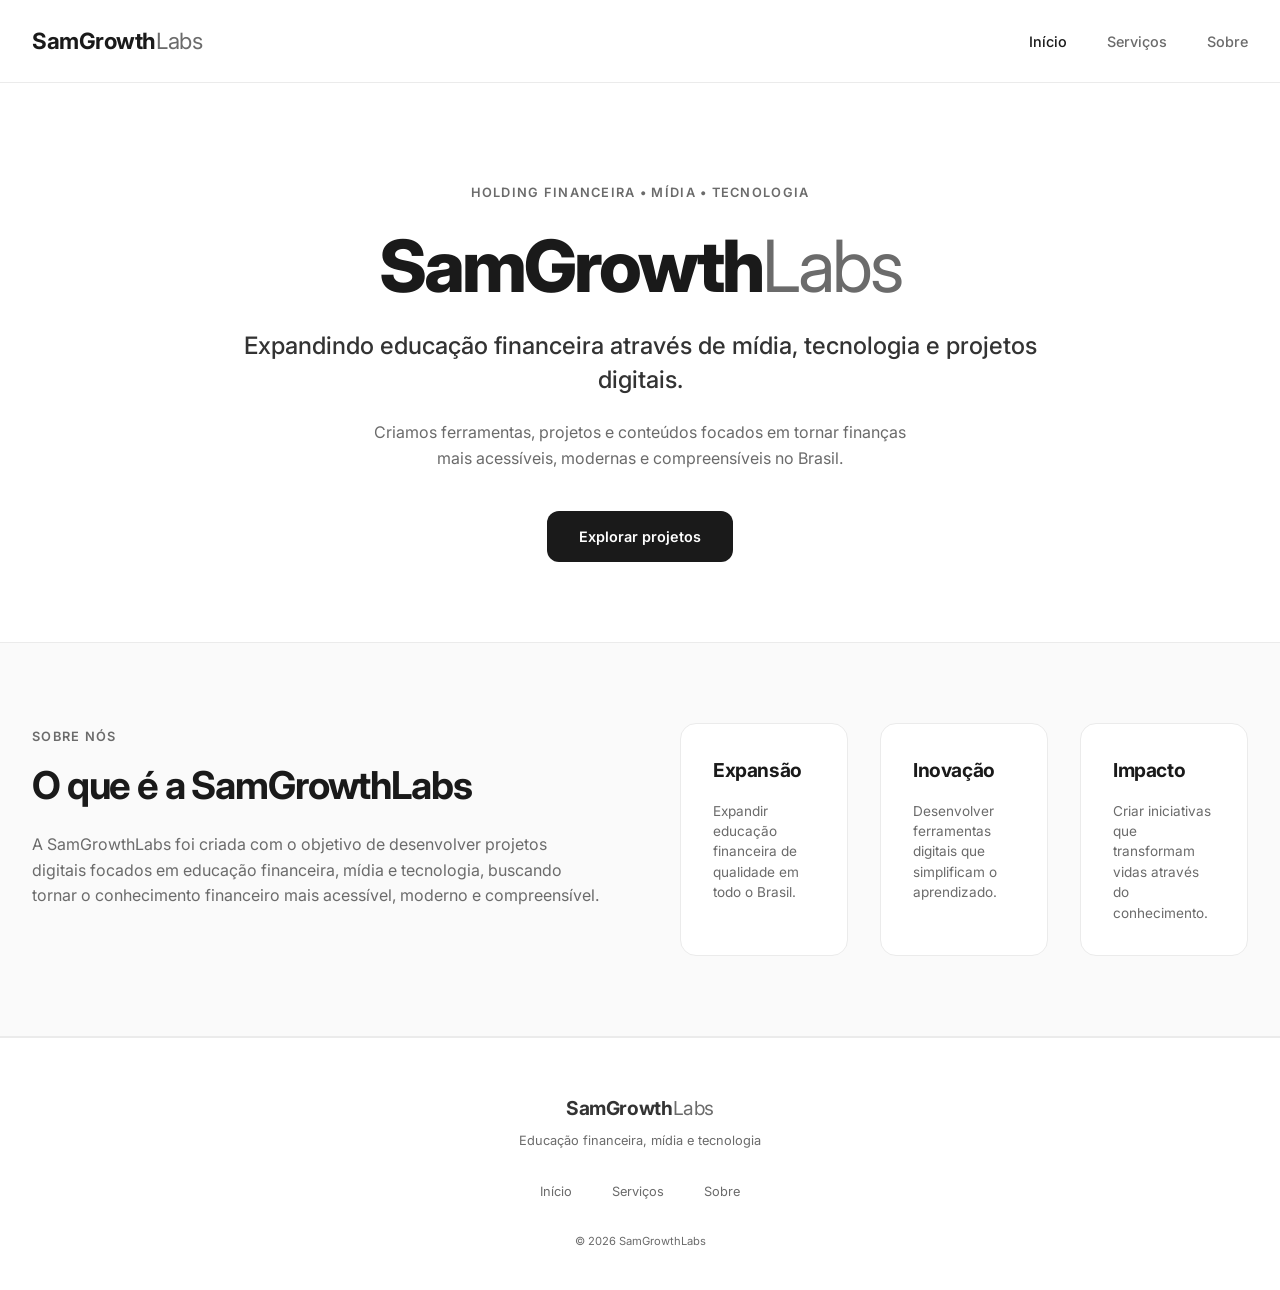
==== index.html @ e72a248d "first commit" ====
<!DOCTYPE html>
<html lang="pt-br">
<head>
    <meta charset="UTF-8">
    <meta name="viewport" content="width=device-width, initial-scale=1.0, viewport-fit=cover">
    <meta name="description" content="SamGrowthLabs - Holding focada em educação financeira, mídia e tecnologia.">
    <title>SamGrowthLabs · Holding em Educação Financeira, Mídia e Tecnologia</title>
    <link href="https://fonts.googleapis.com/css2?family=Inter:opsz,wght@14..32,300;400;500;600;700;800&display=swap" rel="stylesheet">
    <link rel="stylesheet" href="style.css">
</head>
<body>
    <div class="site-container">
        <nav class="navbar">
            <div class="nav-container">
                <a href="/" class="logo">SamGrowth<span>Labs</span></a>
                <button class="mobile-menu-btn" aria-label="Menu">
                    <span></span><span></span><span></span>
                </button>
                <ul class="nav-links">
                    <li><a href="/" class="active">Início</a></li>
                    <li><a href="/servicos/">Serviços</a></li>
                    <li><a href="/sobre/">Sobre</a></li>
                </ul>
            </div>
        </nav>

        <main>
            <section class="hero">
                <div class="container">
                    <div class="hero-inner">
                        <span class="hero-badge">Holding financeira • mídia • tecnologia</span>
                        <h1 class="hero-title">SamGrowth<span>Labs</span></h1>
                        <p class="hero-headline">Expandindo educação financeira através de mídia, tecnologia e projetos digitais.</p>
                        <p class="hero-description">Criamos ferramentas, projetos e conteúdos focados em tornar finanças mais acessíveis, modernas e compreensíveis no Brasil.</p>
                        <div class="hero-actions">
                            <a href="/servicos/" class="btn-primary">Explorar projetos</a>
                        </div>
                    </div>
                </div>
            </section>

            <section class="about-section">
                <div class="container">
                    <div class="about-grid">
                        <div class="about-text">
                            <span class="section-tag">Sobre nós</span>
                            <h2>O que é a SamGrowthLabs</h2>
                            <p>A SamGrowthLabs foi criada com o objetivo de desenvolver projetos digitais focados em educação financeira, mídia e tecnologia, buscando tornar o conhecimento financeiro mais acessível, moderno e compreensível.</p>
                        </div>
                        <div class="features-grid">
                            <div class="feature-card">
                                <h3>Expansão</h3>
                                <p>Expandir educação financeira de qualidade em todo o Brasil.</p>
                            </div>
                            <div class="feature-card">
                                <h3>Inovação</h3>
                                <p>Desenvolver ferramentas digitais que simplificam o aprendizado.</p>
                            </div>
                            <div class="feature-card">
                                <h3>Impacto</h3>
                                <p>Criar iniciativas que transformam vidas através do conhecimento.</p>
                            </div>
                        </div>
                    </div>
                </div>
            </section>
        </main>

        <footer class="footer">
            <div class="container">
                <div class="footer-inner">
                    <div class="footer-brand">
                        <h3>SamGrowth<span>Labs</span></h3>
                        <p>Educação financeira, mídia e tecnologia</p>
                    </div>
                    <div class="footer-nav">
                        <a href="/">Início</a>
                        <a href="/servicos/">Serviços</a>
                        <a href="/sobre/">Sobre</a>
                    </div>
                    <div class="footer-copyright">
                        <p>&copy; 2026 SamGrowthLabs</p>
                    </div>
                </div>
            </div>
        </footer>
    </div>
    <script src="script.js"></script>
</body>
</html>
---- style.css ----
/* ========================================
   SAMGROWTHLABS - PREMIUM DESIGN SYSTEM
   Minimal | Elegant | Corporate
   ======================================== */

:root {
    --bg-white: #ffffff;
    --bg-offwhite: #fafafa;
    --bg-gray: #f5f5f5;
    --text-dark: #1a1a1a;
    --text-regular: #333333;
    --text-light: #6b6b6b;
    --border-light: #ebebeb;
    --border-medium: #dddddd;
    --accent: #1a1a1a;
    
    --status-active: #10b981;
    --status-development: #f59e0b;
    --status-coming: #3b82f6;
    --status-disabled: #9ca3af;
    
    --space-xs: 0.5rem;
    --space-sm: 1rem;
    --space-md: 1.5rem;
    --space-lg: 2rem;
    --space-xl: 2.5rem;
    --space-2xl: 3.5rem;
    --space-3xl: 5rem;
    --space-4xl: 6rem;
    
    --font: 'Inter', -apple-system, BlinkMacSystemFont, 'Segoe UI', sans-serif;
    --radius-md: 0.75rem;
    --radius-lg: 1rem;
    --transition: all 0.25s ease;
}

* {
    margin: 0;
    padding: 0;
    box-sizing: border-box;
}

body {
    font-family: var(--font);
    background: var(--bg-white);
    color: var(--text-regular);
    line-height: 1.5;
    -webkit-font-smoothing: antialiased;
}

.site-container {
    min-height: 100vh;
    display: flex;
    flex-direction: column;
}

.container {
    max-width: 1280px;
    margin: 0 auto;
    padding: 0 var(--space-lg);
}

/* ========== TYPOGRAPHY ========== */
.section-tag {
    display: inline-block;
    font-size: 0.8rem;
    font-weight: 600;
    text-transform: uppercase;
    letter-spacing: 0.1em;
    color: var(--text-light);
    margin-bottom: var(--space-sm);
}

h2 {
    font-size: clamp(1.8rem, 5vw, 2.4rem);
    font-weight: 700;
    letter-spacing: -0.03em;
    line-height: 1.2;
    margin-bottom: var(--space-md);
    color: var(--text-dark);
}

/* ========== NAVIGATION ========== */
.navbar {
    position: sticky;
    top: 0;
    background: rgba(255, 255, 255, 0.96);
    backdrop-filter: blur(12px);
    border-bottom: 1px solid var(--border-light);
    padding: var(--space-md) 0;
    z-index: 100;
}

.nav-container {
    max-width: 1280px;
    margin: 0 auto;
    padding: 0 var(--space-lg);
    display: flex;
    justify-content: space-between;
    align-items: center;
}

.logo {
    font-size: 1.4rem;
    font-weight: 700;
    letter-spacing: -0.02em;
    text-decoration: none;
    color: var(--text-dark);
}

.logo span {
    font-weight: 400;
    color: var(--text-light);
}

.nav-links {
    display: flex;
    gap: var(--space-xl);
    list-style: none;
}

.nav-links a {
    text-decoration: none;
    color: var(--text-light);
    font-weight: 500;
    font-size: 0.9rem;
    transition: var(--transition);
}

.nav-links a:hover,
.nav-links a.active {
    color: var(--text-dark);
}

.mobile-menu-btn {
    display: none;
    background: none;
    border: none;
    cursor: pointer;
    flex-direction: column;
    gap: 6px;
    padding: var(--space-xs);
}

.mobile-menu-btn span {
    width: 24px;
    height: 2px;
    background: var(--text-dark);
    transition: var(--transition);
}

/* ========== BUTTONS ========== */
.btn-primary {
    display: inline-flex;
    padding: 0.9rem 2rem;
    background: var(--text-dark);
    color: white;
    text-decoration: none;
    font-weight: 600;
    font-size: 0.9rem;
    border-radius: var(--radius-md);
    transition: var(--transition);
    border: none;
    cursor: pointer;
}

.btn-primary:hover {
    background: #2a2a2a;
    transform: translateY(-2px);
}

/* ========== HERO SECTION ========== */
.hero {
    padding: var(--space-4xl) 0 var(--space-3xl);
    text-align: center;
}

.hero-inner {
    max-width: 800px;
    margin: 0 auto;
}

.hero-badge {
    display: inline-block;
    font-size: 0.8rem;
    font-weight: 600;
    text-transform: uppercase;
    letter-spacing: 0.1em;
    color: var(--text-light);
    margin-bottom: var(--space-md);
}

.hero-title {
    font-size: clamp(3rem, 8vw, 4.5rem);
    font-weight: 800;
    letter-spacing: -0.04em;
    line-height: 1.1;
    margin-bottom: var(--space-md);
    color: var(--text-dark);
}

.hero-title span {
    font-weight: 400;
    color: var(--text-light);
}

.hero-headline {
    font-size: clamp(1.2rem, 4vw, 1.5rem);
    font-weight: 500;
    color: var(--text-regular);
    margin-bottom: var(--space-md);
    line-height: 1.4;
}

.hero-description {
    font-size: 1rem;
    color: var(--text-light);
    max-width: 550px;
    margin: 0 auto var(--space-xl);
    line-height: 1.6;
}

/* ========== ABOUT SECTION ========== */
.about-section {
    padding: var(--space-3xl) 0;
    background: var(--bg-offwhite);
    border-top: 1px solid var(--border-light);
    border-bottom: 1px solid var(--border-light);
}

.about-grid {
    display: grid;
    grid-template-columns: 1fr 1fr;
    gap: var(--space-3xl);
    align-items: start;
}

.about-text p {
    color: var(--text-light);
    line-height: 1.6;
    font-size: 1rem;
}

.features-grid {
    display: grid;
    grid-template-columns: repeat(3, 1fr);
    gap: var(--space-lg);
}

.feature-card {
    background: var(--bg-white);
    padding: var(--space-lg);
    border-radius: var(--radius-lg);
    border: 1px solid var(--border-light);
    transition: var(--transition);
}

.feature-card:hover {
    border-color: var(--border-medium);
    transform: translateY(-3px);
}

.feature-card h3 {
    font-size: 1.2rem;
    font-weight: 700;
    letter-spacing: -0.02em;
    margin-bottom: var(--space-sm);
    color: var(--text-dark);
}

.feature-card p {
    color: var(--text-light);
    font-size: 0.85rem;
    line-height: 1.5;
}

/* ========== SERVICES PAGE ========== */
.services-hero {
    padding: var(--space-3xl) 0 var(--space-2xl);
    text-align: center;
    border-bottom: 1px solid var(--border-light);
}

.services-hero h1 {
    font-size: clamp(2.8rem, 6vw, 3.8rem);
    font-weight: 800;
    letter-spacing: -0.04em;
    margin-bottom: var(--space-md);
    color: var(--text-dark);
}

.services-hero .lead {
    font-size: 1.2rem;
    color: var(--text-light);
    max-width: 700px;
    margin: 0 auto;
    line-height: 1.6;
}

.services-intro-text {
    padding: var(--space-2xl) 0;
    text-align: center;
    max-width: 750px;
    margin: 0 auto;
}

.services-intro-text p {
    font-size: 1.05rem;
    color: var(--text-light);
    line-height: 1.7;
    margin-bottom: var(--space-md);
}

.services-intro-text p:last-child {
    margin-bottom: 0;
}

.projects-section {
    padding: var(--space-2xl) 0 var(--space-3xl);
    background: var(--bg-offwhite);
}

.section-header {
    text-align: center;
    margin-bottom: var(--space-2xl);
}

.section-header h2 {
    font-size: clamp(2rem, 5vw, 2.8rem);
    margin-bottom: var(--space-sm);
}

.section-header p {
    color: var(--text-light);
    font-size: 1rem;
}

.projects-grid {
    display: grid;
    grid-template-columns: repeat(auto-fit, minmax(360px, 1fr));
    gap: var(--space-xl);
}

.projeto-card {
    background: var(--bg-white);
    border: 1px solid var(--border-light);
    border-radius: var(--radius-lg);
    padding: var(--space-xl);
    text-decoration: none;
    display: block;
    transition: var(--transition);
}

.projeto-card:hover {
    border-color: var(--border-medium);
    transform: translateY(-5px);
    box-shadow: 0 12px 30px rgba(0, 0, 0, 0.04);
}

.projeto-title {
    font-size: 1.6rem;
    font-weight: 700;
    letter-spacing: -0.02em;
    margin-bottom: var(--space-xs);
    color: var(--text-dark);
}

.projeto-category {
    font-size: 0.75rem;
    font-weight: 600;
    text-transform: uppercase;
    letter-spacing: 0.08em;
    color: var(--text-light);
    margin-bottom: var(--space-md);
}

.projeto-description {
    color: var(--text-light);
    line-height: 1.6;
    margin-bottom: var(--space-lg);
    font-size: 0.9rem;
}

.projeto-meta {
    display: flex;
    justify-content: flex-start;
}

.status-badge {
    display: inline-block;
    padding: 0.3rem 1rem;
    border-radius: 100px;
    font-size: 0.7rem;
    font-weight: 700;
    text-transform: uppercase;
    letter-spacing: 0.05em;
}

.status-active { background: rgba(16, 185, 129, 0.1); color: var(--status-active); }
.status-development { background: rgba(245, 158, 11, 0.1); color: var(--status-development); }

/* ========== ABOUT PAGE ========== */
.about-page-hero {
    padding: var(--space-3xl) 0;
    text-align: center;
    border-bottom: 1px solid var(--border-light);
}

.about-page-hero h1 {
    font-size: clamp(2.5rem, 6vw, 3.5rem);
    font-weight: 800;
    letter-spacing: -0.04em;
    margin-bottom: var(--space-md);
    color: var(--text-dark);
}

.about-page-hero .lead {
    font-size: 1.1rem;
    color: var(--text-light);
    max-width: 700px;
    margin: 0 auto;
    line-height: 1.6;
}

.about-content {
    padding: var(--space-3xl) 0;
}

.about-card {
    background: var(--bg-white);
    border: 1px solid var(--border-light);
    border-radius: var(--radius-lg);
    padding: var(--space-xl);
    margin-bottom: var(--space-lg);
    transition: var(--transition);
}

.about-card:hover {
    border-color: var(--border-medium);
}

.about-card h2 {
    font-size: 1.6rem;
    margin-bottom: var(--space-md);
}

.about-card p {
    color: var(--text-light);
    line-height: 1.7;
    margin-bottom: var(--space-md);
}

.about-card p:last-child {
    margin-bottom: 0;
}

.founder-card {
    background: var(--bg-offwhite);
    border: 1px solid var(--border-light);
    border-radius: var(--radius-lg);
    padding: var(--space-xl);
    margin-top: var(--space-lg);
}

.founder-card h3 {
    font-size: 1.8rem;
    font-weight: 700;
    letter-spacing: -0.02em;
    margin-bottom: var(--space-xs);
    color: var(--text-dark);
}

.founder-title {
    color: var(--text-light);
    font-size: 0.9rem;
    margin-bottom: var(--space-md);
}

/* ========== FOOTER ========== */
.footer {
    border-top: 1px solid var(--border-light);
    padding: var(--space-2xl) 0 var(--space-xl);
    background: var(--bg-white);
}

.footer-inner {
    display: flex;
    flex-direction: column;
    align-items: center;
    gap: var(--space-lg);
    text-align: center;
}

.footer-brand h3 {
    font-size: 1.2rem;
    font-weight: 700;
    letter-spacing: -0.02em;
}

.footer-brand span {
    font-weight: 400;
    color: var(--text-light);
}

.footer-brand p {
    color: var(--text-light);
    font-size: 0.8rem;
    margin-top: var(--space-xs);
}

.footer-nav {
    display: flex;
    gap: var(--space-xl);
    flex-wrap: wrap;
    justify-content: center;
}

.footer-nav a {
    color: var(--text-light);
    text-decoration: none;
    font-size: 0.8rem;
    transition: var(--transition);
}

.footer-nav a:hover {
    color: var(--text-dark);
}

.footer-copyright p {
    color: var(--text-light);
    font-size: 0.7rem;
}

/* ========== RESPONSIVE ========== */
@media (max-width: 768px) {
    .container {
        padding: 0 var(--space-md);
    }
    
    .mobile-menu-btn {
        display: flex;
    }
    
    .nav-links {
        position: fixed;
        top: 70px;
        left: -100%;
        width: 100%;
        height: calc(100vh - 70px);
        background: rgba(255, 255, 255, 0.98);
        backdrop-filter: blur(20px);
        flex-direction: column;
        align-items: center;
        justify-content: center;
        gap: var(--space-xl);
        transition: left 0.3s ease;
        z-index: 999;
    }
    
    .nav-links.active {
        left: 0;
    }
    
    .nav-links a {
        font-size: 1.2rem;
    }
    
    .about-grid {
        grid-template-columns: 1fr;
        gap: var(--space-xl);
    }
    
    .features-grid {
        grid-template-columns: 1fr;
        gap: var(--space-md);
    }
    
    .projects-grid {
        grid-template-columns: 1fr;
        gap: var(--space-md);
    }
    
    .hero {
        padding: var(--space-2xl) 0;
    }
    
    .services-hero {
        padding: var(--space-xl) 0;
    }
}

@media (min-width: 769px) and (max-width: 1024px) {
    .projects-grid {
        grid-template-columns: repeat(2, 1fr);
    }
    
    .features-grid {
        grid-template-columns: repeat(3, 1fr);
    }
}

/* ========== ANIMATIONS ========== */
@keyframes fadeUp {
    from {
        opacity: 0;
        transform: translateY(20px);
    }
    to {
        opacity: 1;
        transform: translateY(0);
    }
}

.hero, .about-section, .services-hero, .about-page-hero {
    animation: fadeUp 0.5s ease-out;
}
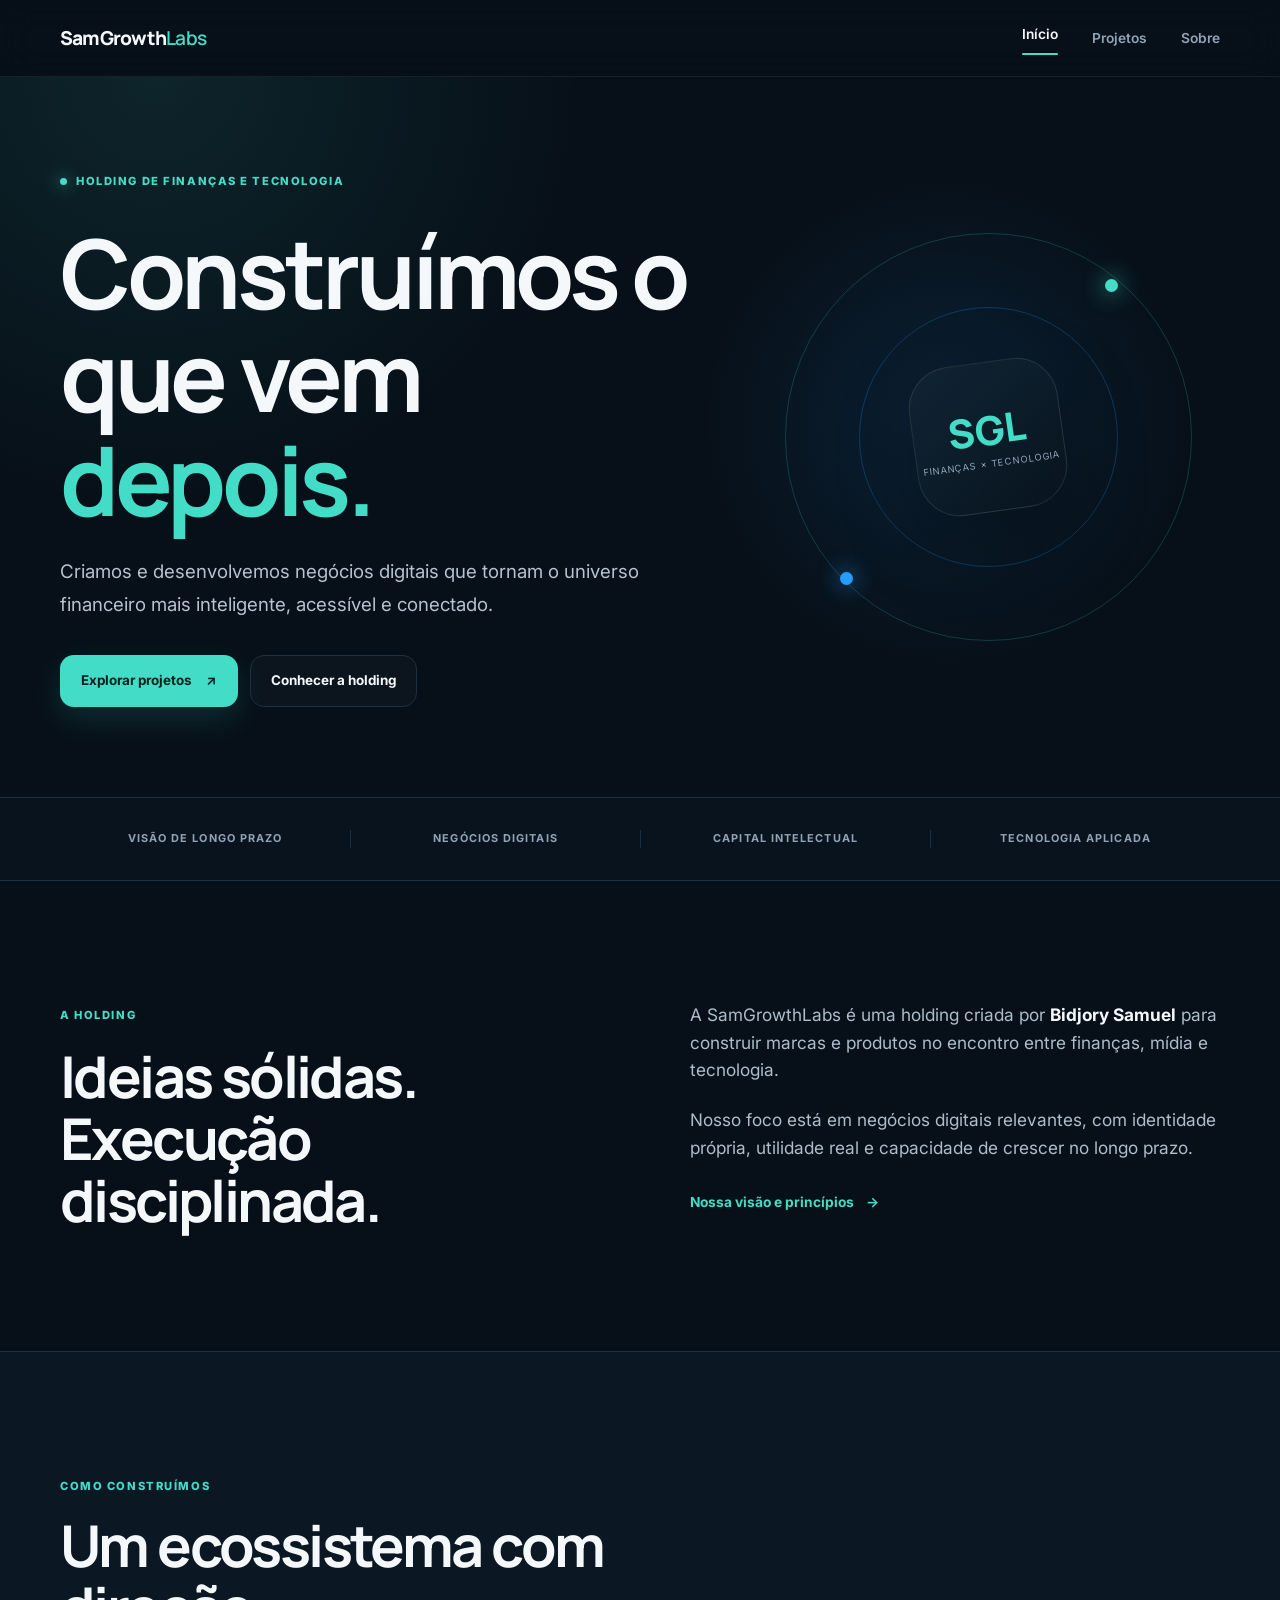
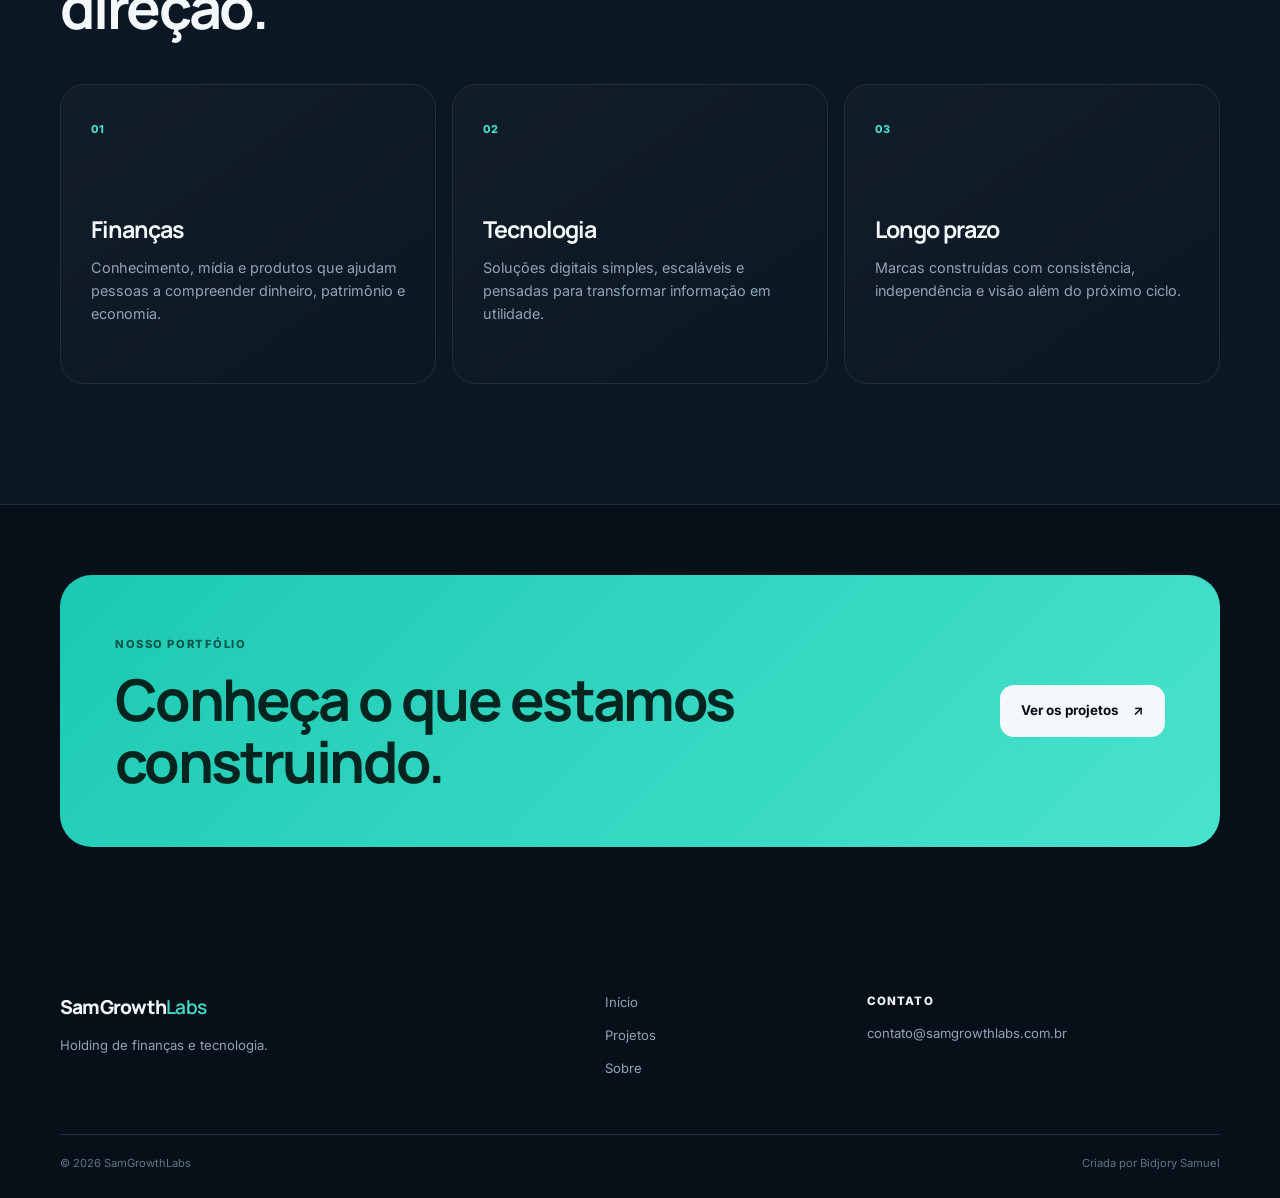
==== commit ef07c82f: "ajustar o layout" ====
--- a/index.html
+++ b/index.html
@@ -1,90 +1,11 @@
-<!DOCTYPE html>
-<html lang="pt-br">
-<head>
-    <meta charset="UTF-8">
-    <meta name="viewport" content="width=device-width, initial-scale=1.0, viewport-fit=cover">
-    <meta name="description" content="SamGrowthLabs - Holding focada em educação financeira, mídia e tecnologia.">
-    <title>SamGrowthLabs · Holding em Educação Financeira, Mídia e Tecnologia</title>
-    <link href="https://fonts.googleapis.com/css2?family=Inter:opsz,wght@14..32,300;400;500;600;700;800&display=swap" rel="stylesheet">
-    <link rel="stylesheet" href="style.css">
-</head>
-<body>
-    <div class="site-container">
-        <nav class="navbar">
-            <div class="nav-container">
-                <a href="/" class="logo">SamGrowth<span>Labs</span></a>
-                <button class="mobile-menu-btn" aria-label="Menu">
-                    <span></span><span></span><span></span>
-                </button>
-                <ul class="nav-links">
-                    <li><a href="/" class="active">Início</a></li>
-                    <li><a href="/servicos/">Serviços</a></li>
-                    <li><a href="/sobre/">Sobre</a></li>
-                </ul>
-            </div>
-        </nav>
-
-        <main>
-            <section class="hero">
-                <div class="container">
-                    <div class="hero-inner">
-                        <span class="hero-badge">Holding financeira • mídia • tecnologia</span>
-                        <h1 class="hero-title">SamGrowth<span>Labs</span></h1>
-                        <p class="hero-headline">Expandindo educação financeira através de mídia, tecnologia e projetos digitais.</p>
-                        <p class="hero-description">Criamos ferramentas, projetos e conteúdos focados em tornar finanças mais acessíveis, modernas e compreensíveis no Brasil.</p>
-                        <div class="hero-actions">
-                            <a href="/servicos/" class="btn-primary">Explorar projetos</a>
-                        </div>
-                    </div>
-                </div>
-            </section>
-
-            <section class="about-section">
-                <div class="container">
-                    <div class="about-grid">
-                        <div class="about-text">
-                            <span class="section-tag">Sobre nós</span>
-                            <h2>O que é a SamGrowthLabs</h2>
-                            <p>A SamGrowthLabs foi criada com o objetivo de desenvolver projetos digitais focados em educação financeira, mídia e tecnologia, buscando tornar o conhecimento financeiro mais acessível, moderno e compreensível.</p>
-                        </div>
-                        <div class="features-grid">
-                            <div class="feature-card">
-                                <h3>Expansão</h3>
-                                <p>Expandir educação financeira de qualidade em todo o Brasil.</p>
-                            </div>
-                            <div class="feature-card">
-                                <h3>Inovação</h3>
-                                <p>Desenvolver ferramentas digitais que simplificam o aprendizado.</p>
-                            </div>
-                            <div class="feature-card">
-                                <h3>Impacto</h3>
-                                <p>Criar iniciativas que transformam vidas através do conhecimento.</p>
-                            </div>
-                        </div>
-                    </div>
-                </div>
-            </section>
-        </main>
-
-        <footer class="footer">
-            <div class="container">
-                <div class="footer-inner">
-                    <div class="footer-brand">
-                        <h3>SamGrowth<span>Labs</span></h3>
-                        <p>Educação financeira, mídia e tecnologia</p>
-                    </div>
-                    <div class="footer-nav">
-                        <a href="/">Início</a>
-                        <a href="/servicos/">Serviços</a>
-                        <a href="/sobre/">Sobre</a>
-                    </div>
-                    <div class="footer-copyright">
-                        <p>&copy; 2026 SamGrowthLabs</p>
-                    </div>
-                </div>
-            </div>
-        </footer>
-    </div>
-    <script src="script.js"></script>
-</body>
-</html>+<!DOCTYPE html><html lang="pt-br"><head>
+<meta charset="UTF-8"><meta name="viewport" content="width=device-width,initial-scale=1,viewport-fit=cover">
+<meta name="description" content="SamGrowthLabs — holding de finanças e tecnologia criada por Bidjory Samuel."><title>SamGrowthLabs · Holding de Finanças e Tecnologia</title>
+<link rel="preconnect" href="https://fonts.googleapis.com"><link rel="preconnect" href="https://fonts.gstatic.com" crossorigin><link href="https://fonts.googleapis.com/css2?family=Inter:wght@400;500;600;700&family=Manrope:wght@500;600;700;800&display=swap" rel="stylesheet"><link rel="stylesheet" href="/style.css"></head><body>
+<header class="navbar"><div class="nav-container"><a href="/" class="logo">SamGrowth<span>Labs</span></a><button class="mobile-menu-btn" aria-label="Abrir menu" aria-expanded="false"><span></span><span></span><span></span></button><nav><ul class="nav-links"><li><a href="/" class="active">Início</a></li><li><a href="/projetos/">Projetos</a></li><li><a href="/sobre/">Sobre</a></li></ul></nav></div></header>
+<main><section class="hero"><div class="container hero-grid"><div class="hero-copy"><span class="eyebrow"><i></i> Holding de finanças e tecnologia</span><h1>Construímos o que vem <em>depois.</em></h1><p class="hero-lead">Criamos e desenvolvemos negócios digitais que tornam o universo financeiro mais inteligente, acessível e conectado.</p><div class="hero-actions"><a class="button button-primary" href="/projetos/">Explorar projetos <span>↗</span></a><a class="button button-ghost" href="/sobre/">Conhecer a holding</a></div></div><div class="hero-orbit" aria-hidden="true"><div class="orbit orbit-one"></div><div class="orbit orbit-two"></div><div class="orbit-core"><span>SGL</span><small>Finanças × Tecnologia</small></div><span class="orbit-dot dot-one"></span><span class="orbit-dot dot-two"></span></div></div></section>
+<section class="signal-bar"><div class="container signal-grid"><span>Visão de longo prazo</span><span>Negócios digitais</span><span>Capital intelectual</span><span>Tecnologia aplicada</span></div></section>
+<section class="section"><div class="container split"><div><span class="section-label">A holding</span><h2>Ideias sólidas.<br>Execução disciplinada.</h2></div><div class="body-large"><p>A SamGrowthLabs é uma holding criada por <strong>Bidjory Samuel</strong> para construir marcas e produtos no encontro entre finanças, mídia e tecnologia.</p><p>Nosso foco está em negócios digitais relevantes, com identidade própria, utilidade real e capacidade de crescer no longo prazo.</p><a class="text-link" href="/sobre/">Nossa visão e princípios <span>→</span></a></div></div></section>
+<section class="section surface"><div class="container"><div class="section-heading"><span class="section-label">Como construímos</span><h2>Um ecossistema com direção.</h2></div><div class="pillar-grid"><article class="info-card"><span>01</span><h3>Finanças</h3><p>Conhecimento, mídia e produtos que ajudam pessoas a compreender dinheiro, patrimônio e economia.</p></article><article class="info-card"><span>02</span><h3>Tecnologia</h3><p>Soluções digitais simples, escaláveis e pensadas para transformar informação em utilidade.</p></article><article class="info-card"><span>03</span><h3>Longo prazo</h3><p>Marcas construídas com consistência, independência e visão além do próximo ciclo.</p></article></div></div></section>
+<section class="cta-section"><div class="container cta-card"><div><span class="section-label">Nosso portfólio</span><h2>Conheça o que estamos construindo.</h2></div><a class="button button-light" href="/projetos/">Ver os projetos <span>↗</span></a></div></section></main>
+<footer class="footer"><div class="container footer-grid"><div><a href="/" class="logo">SamGrowth<span>Labs</span></a><p>Holding de finanças e tecnologia.</p></div><div class="footer-links"><a href="/">Início</a><a href="/projetos/">Projetos</a><a href="/sobre/">Sobre</a></div><div class="footer-contact"><span>Contato</span><a data-company-email></a></div></div><div class="container footer-bottom"><span>© <span data-current-year></span> SamGrowthLabs</span><span>Criada por Bidjory Samuel</span></div></footer><script src="/config.js"></script><script src="/app.js"></script></body></html>
--- a/style.css
+++ b/style.css
@@ -1,616 +1,10 @@
-/* ========================================
-   SAMGROWTHLABS - PREMIUM DESIGN SYSTEM
-   Minimal | Elegant | Corporate
-   ======================================== */
-
-:root {
-    --bg-white: #ffffff;
-    --bg-offwhite: #fafafa;
-    --bg-gray: #f5f5f5;
-    --text-dark: #1a1a1a;
-    --text-regular: #333333;
-    --text-light: #6b6b6b;
-    --border-light: #ebebeb;
-    --border-medium: #dddddd;
-    --accent: #1a1a1a;
-    
-    --status-active: #10b981;
-    --status-development: #f59e0b;
-    --status-coming: #3b82f6;
-    --status-disabled: #9ca3af;
-    
-    --space-xs: 0.5rem;
-    --space-sm: 1rem;
-    --space-md: 1.5rem;
-    --space-lg: 2rem;
-    --space-xl: 2.5rem;
-    --space-2xl: 3.5rem;
-    --space-3xl: 5rem;
-    --space-4xl: 6rem;
-    
-    --font: 'Inter', -apple-system, BlinkMacSystemFont, 'Segoe UI', sans-serif;
-    --radius-md: 0.75rem;
-    --radius-lg: 1rem;
-    --transition: all 0.25s ease;
-}
-
-* {
-    margin: 0;
-    padding: 0;
-    box-sizing: border-box;
-}
-
-body {
-    font-family: var(--font);
-    background: var(--bg-white);
-    color: var(--text-regular);
-    line-height: 1.5;
-    -webkit-font-smoothing: antialiased;
-}
-
-.site-container {
-    min-height: 100vh;
-    display: flex;
-    flex-direction: column;
-}
-
-.container {
-    max-width: 1280px;
-    margin: 0 auto;
-    padding: 0 var(--space-lg);
-}
-
-/* ========== TYPOGRAPHY ========== */
-.section-tag {
-    display: inline-block;
-    font-size: 0.8rem;
-    font-weight: 600;
-    text-transform: uppercase;
-    letter-spacing: 0.1em;
-    color: var(--text-light);
-    margin-bottom: var(--space-sm);
-}
-
-h2 {
-    font-size: clamp(1.8rem, 5vw, 2.4rem);
-    font-weight: 700;
-    letter-spacing: -0.03em;
-    line-height: 1.2;
-    margin-bottom: var(--space-md);
-    color: var(--text-dark);
-}
-
-/* ========== NAVIGATION ========== */
-.navbar {
-    position: sticky;
-    top: 0;
-    background: rgba(255, 255, 255, 0.96);
-    backdrop-filter: blur(12px);
-    border-bottom: 1px solid var(--border-light);
-    padding: var(--space-md) 0;
-    z-index: 100;
-}
-
-.nav-container {
-    max-width: 1280px;
-    margin: 0 auto;
-    padding: 0 var(--space-lg);
-    display: flex;
-    justify-content: space-between;
-    align-items: center;
-}
-
-.logo {
-    font-size: 1.4rem;
-    font-weight: 700;
-    letter-spacing: -0.02em;
-    text-decoration: none;
-    color: var(--text-dark);
-}
-
-.logo span {
-    font-weight: 400;
-    color: var(--text-light);
-}
-
-.nav-links {
-    display: flex;
-    gap: var(--space-xl);
-    list-style: none;
-}
-
-.nav-links a {
-    text-decoration: none;
-    color: var(--text-light);
-    font-weight: 500;
-    font-size: 0.9rem;
-    transition: var(--transition);
-}
-
-.nav-links a:hover,
-.nav-links a.active {
-    color: var(--text-dark);
-}
-
-.mobile-menu-btn {
-    display: none;
-    background: none;
-    border: none;
-    cursor: pointer;
-    flex-direction: column;
-    gap: 6px;
-    padding: var(--space-xs);
-}
-
-.mobile-menu-btn span {
-    width: 24px;
-    height: 2px;
-    background: var(--text-dark);
-    transition: var(--transition);
-}
-
-/* ========== BUTTONS ========== */
-.btn-primary {
-    display: inline-flex;
-    padding: 0.9rem 2rem;
-    background: var(--text-dark);
-    color: white;
-    text-decoration: none;
-    font-weight: 600;
-    font-size: 0.9rem;
-    border-radius: var(--radius-md);
-    transition: var(--transition);
-    border: none;
-    cursor: pointer;
-}
-
-.btn-primary:hover {
-    background: #2a2a2a;
-    transform: translateY(-2px);
-}
-
-/* ========== HERO SECTION ========== */
-.hero {
-    padding: var(--space-4xl) 0 var(--space-3xl);
-    text-align: center;
-}
-
-.hero-inner {
-    max-width: 800px;
-    margin: 0 auto;
-}
-
-.hero-badge {
-    display: inline-block;
-    font-size: 0.8rem;
-    font-weight: 600;
-    text-transform: uppercase;
-    letter-spacing: 0.1em;
-    color: var(--text-light);
-    margin-bottom: var(--space-md);
-}
-
-.hero-title {
-    font-size: clamp(3rem, 8vw, 4.5rem);
-    font-weight: 800;
-    letter-spacing: -0.04em;
-    line-height: 1.1;
-    margin-bottom: var(--space-md);
-    color: var(--text-dark);
-}
-
-.hero-title span {
-    font-weight: 400;
-    color: var(--text-light);
-}
-
-.hero-headline {
-    font-size: clamp(1.2rem, 4vw, 1.5rem);
-    font-weight: 500;
-    color: var(--text-regular);
-    margin-bottom: var(--space-md);
-    line-height: 1.4;
-}
-
-.hero-description {
-    font-size: 1rem;
-    color: var(--text-light);
-    max-width: 550px;
-    margin: 0 auto var(--space-xl);
-    line-height: 1.6;
-}
-
-/* ========== ABOUT SECTION ========== */
-.about-section {
-    padding: var(--space-3xl) 0;
-    background: var(--bg-offwhite);
-    border-top: 1px solid var(--border-light);
-    border-bottom: 1px solid var(--border-light);
-}
-
-.about-grid {
-    display: grid;
-    grid-template-columns: 1fr 1fr;
-    gap: var(--space-3xl);
-    align-items: start;
-}
-
-.about-text p {
-    color: var(--text-light);
-    line-height: 1.6;
-    font-size: 1rem;
-}
-
-.features-grid {
-    display: grid;
-    grid-template-columns: repeat(3, 1fr);
-    gap: var(--space-lg);
-}
-
-.feature-card {
-    background: var(--bg-white);
-    padding: var(--space-lg);
-    border-radius: var(--radius-lg);
-    border: 1px solid var(--border-light);
-    transition: var(--transition);
-}
-
-.feature-card:hover {
-    border-color: var(--border-medium);
-    transform: translateY(-3px);
-}
-
-.feature-card h3 {
-    font-size: 1.2rem;
-    font-weight: 700;
-    letter-spacing: -0.02em;
-    margin-bottom: var(--space-sm);
-    color: var(--text-dark);
-}
-
-.feature-card p {
-    color: var(--text-light);
-    font-size: 0.85rem;
-    line-height: 1.5;
-}
-
-/* ========== SERVICES PAGE ========== */
-.services-hero {
-    padding: var(--space-3xl) 0 var(--space-2xl);
-    text-align: center;
-    border-bottom: 1px solid var(--border-light);
-}
-
-.services-hero h1 {
-    font-size: clamp(2.8rem, 6vw, 3.8rem);
-    font-weight: 800;
-    letter-spacing: -0.04em;
-    margin-bottom: var(--space-md);
-    color: var(--text-dark);
-}
-
-.services-hero .lead {
-    font-size: 1.2rem;
-    color: var(--text-light);
-    max-width: 700px;
-    margin: 0 auto;
-    line-height: 1.6;
-}
-
-.services-intro-text {
-    padding: var(--space-2xl) 0;
-    text-align: center;
-    max-width: 750px;
-    margin: 0 auto;
-}
-
-.services-intro-text p {
-    font-size: 1.05rem;
-    color: var(--text-light);
-    line-height: 1.7;
-    margin-bottom: var(--space-md);
-}
-
-.services-intro-text p:last-child {
-    margin-bottom: 0;
-}
-
-.projects-section {
-    padding: var(--space-2xl) 0 var(--space-3xl);
-    background: var(--bg-offwhite);
-}
-
-.section-header {
-    text-align: center;
-    margin-bottom: var(--space-2xl);
-}
-
-.section-header h2 {
-    font-size: clamp(2rem, 5vw, 2.8rem);
-    margin-bottom: var(--space-sm);
-}
-
-.section-header p {
-    color: var(--text-light);
-    font-size: 1rem;
-}
-
-.projects-grid {
-    display: grid;
-    grid-template-columns: repeat(auto-fit, minmax(360px, 1fr));
-    gap: var(--space-xl);
-}
-
-.projeto-card {
-    background: var(--bg-white);
-    border: 1px solid var(--border-light);
-    border-radius: var(--radius-lg);
-    padding: var(--space-xl);
-    text-decoration: none;
-    display: block;
-    transition: var(--transition);
-}
-
-.projeto-card:hover {
-    border-color: var(--border-medium);
-    transform: translateY(-5px);
-    box-shadow: 0 12px 30px rgba(0, 0, 0, 0.04);
-}
-
-.projeto-title {
-    font-size: 1.6rem;
-    font-weight: 700;
-    letter-spacing: -0.02em;
-    margin-bottom: var(--space-xs);
-    color: var(--text-dark);
-}
-
-.projeto-category {
-    font-size: 0.75rem;
-    font-weight: 600;
-    text-transform: uppercase;
-    letter-spacing: 0.08em;
-    color: var(--text-light);
-    margin-bottom: var(--space-md);
-}
-
-.projeto-description {
-    color: var(--text-light);
-    line-height: 1.6;
-    margin-bottom: var(--space-lg);
-    font-size: 0.9rem;
-}
-
-.projeto-meta {
-    display: flex;
-    justify-content: flex-start;
-}
-
-.status-badge {
-    display: inline-block;
-    padding: 0.3rem 1rem;
-    border-radius: 100px;
-    font-size: 0.7rem;
-    font-weight: 700;
-    text-transform: uppercase;
-    letter-spacing: 0.05em;
-}
-
-.status-active { background: rgba(16, 185, 129, 0.1); color: var(--status-active); }
-.status-development { background: rgba(245, 158, 11, 0.1); color: var(--status-development); }
-
-/* ========== ABOUT PAGE ========== */
-.about-page-hero {
-    padding: var(--space-3xl) 0;
-    text-align: center;
-    border-bottom: 1px solid var(--border-light);
-}
-
-.about-page-hero h1 {
-    font-size: clamp(2.5rem, 6vw, 3.5rem);
-    font-weight: 800;
-    letter-spacing: -0.04em;
-    margin-bottom: var(--space-md);
-    color: var(--text-dark);
-}
-
-.about-page-hero .lead {
-    font-size: 1.1rem;
-    color: var(--text-light);
-    max-width: 700px;
-    margin: 0 auto;
-    line-height: 1.6;
-}
-
-.about-content {
-    padding: var(--space-3xl) 0;
-}
-
-.about-card {
-    background: var(--bg-white);
-    border: 1px solid var(--border-light);
-    border-radius: var(--radius-lg);
-    padding: var(--space-xl);
-    margin-bottom: var(--space-lg);
-    transition: var(--transition);
-}
-
-.about-card:hover {
-    border-color: var(--border-medium);
-}
-
-.about-card h2 {
-    font-size: 1.6rem;
-    margin-bottom: var(--space-md);
-}
-
-.about-card p {
-    color: var(--text-light);
-    line-height: 1.7;
-    margin-bottom: var(--space-md);
-}
-
-.about-card p:last-child {
-    margin-bottom: 0;
-}
-
-.founder-card {
-    background: var(--bg-offwhite);
-    border: 1px solid var(--border-light);
-    border-radius: var(--radius-lg);
-    padding: var(--space-xl);
-    margin-top: var(--space-lg);
-}
-
-.founder-card h3 {
-    font-size: 1.8rem;
-    font-weight: 700;
-    letter-spacing: -0.02em;
-    margin-bottom: var(--space-xs);
-    color: var(--text-dark);
-}
-
-.founder-title {
-    color: var(--text-light);
-    font-size: 0.9rem;
-    margin-bottom: var(--space-md);
-}
-
-/* ========== FOOTER ========== */
-.footer {
-    border-top: 1px solid var(--border-light);
-    padding: var(--space-2xl) 0 var(--space-xl);
-    background: var(--bg-white);
-}
-
-.footer-inner {
-    display: flex;
-    flex-direction: column;
-    align-items: center;
-    gap: var(--space-lg);
-    text-align: center;
-}
-
-.footer-brand h3 {
-    font-size: 1.2rem;
-    font-weight: 700;
-    letter-spacing: -0.02em;
-}
-
-.footer-brand span {
-    font-weight: 400;
-    color: var(--text-light);
-}
-
-.footer-brand p {
-    color: var(--text-light);
-    font-size: 0.8rem;
-    margin-top: var(--space-xs);
-}
-
-.footer-nav {
-    display: flex;
-    gap: var(--space-xl);
-    flex-wrap: wrap;
-    justify-content: center;
-}
-
-.footer-nav a {
-    color: var(--text-light);
-    text-decoration: none;
-    font-size: 0.8rem;
-    transition: var(--transition);
-}
-
-.footer-nav a:hover {
-    color: var(--text-dark);
-}
-
-.footer-copyright p {
-    color: var(--text-light);
-    font-size: 0.7rem;
-}
-
-/* ========== RESPONSIVE ========== */
-@media (max-width: 768px) {
-    .container {
-        padding: 0 var(--space-md);
-    }
-    
-    .mobile-menu-btn {
-        display: flex;
-    }
-    
-    .nav-links {
-        position: fixed;
-        top: 70px;
-        left: -100%;
-        width: 100%;
-        height: calc(100vh - 70px);
-        background: rgba(255, 255, 255, 0.98);
-        backdrop-filter: blur(20px);
-        flex-direction: column;
-        align-items: center;
-        justify-content: center;
-        gap: var(--space-xl);
-        transition: left 0.3s ease;
-        z-index: 999;
-    }
-    
-    .nav-links.active {
-        left: 0;
-    }
-    
-    .nav-links a {
-        font-size: 1.2rem;
-    }
-    
-    .about-grid {
-        grid-template-columns: 1fr;
-        gap: var(--space-xl);
-    }
-    
-    .features-grid {
-        grid-template-columns: 1fr;
-        gap: var(--space-md);
-    }
-    
-    .projects-grid {
-        grid-template-columns: 1fr;
-        gap: var(--space-md);
-    }
-    
-    .hero {
-        padding: var(--space-2xl) 0;
-    }
-    
-    .services-hero {
-        padding: var(--space-xl) 0;
-    }
-}
-
-@media (min-width: 769px) and (max-width: 1024px) {
-    .projects-grid {
-        grid-template-columns: repeat(2, 1fr);
-    }
-    
-    .features-grid {
-        grid-template-columns: repeat(3, 1fr);
-    }
-}
-
-/* ========== ANIMATIONS ========== */
-@keyframes fadeUp {
-    from {
-        opacity: 0;
-        transform: translateY(20px);
-    }
-    to {
-        opacity: 1;
-        transform: translateY(0);
-    }
-}
-
-.hero, .about-section, .services-hero, .about-page-hero {
-    animation: fadeUp 0.5s ease-out;
-}+:root{--bg:#071019;--surface:#0b1723;--surface-2:#0f1d2b;--text:#f4f8fb;--muted:#91a3b5;--line:#1d3040;--accent:#43ddc7;--accent-2:#249dff;--font:'Inter',sans-serif;--display:'Manrope',sans-serif;--radius:24px;--shadow:0 30px 80px rgba(0,0,0,.28)}
+*{box-sizing:border-box;margin:0;padding:0}html{scroll-behavior:smooth;background:var(--bg);color-scheme:dark}body{background:var(--bg);color:var(--text);font-family:var(--font);line-height:1.6;-webkit-font-smoothing:antialiased}a{color:inherit}.container{width:min(1160px,calc(100% - 40px));margin:auto}.narrow{max-width:900px}.navbar{position:sticky;top:0;z-index:100;background:rgba(7,16,25,.86);border-bottom:1px solid rgba(255,255,255,.07);backdrop-filter:blur(18px)}.nav-container{width:min(1160px,calc(100% - 40px));height:76px;margin:auto;display:flex;align-items:center;justify-content:space-between}.logo{font-family:var(--display);font-size:1.2rem;font-weight:800;letter-spacing:-.04em;text-decoration:none}.logo span{color:var(--accent);font-weight:600}.nav-links{display:flex;align-items:center;gap:34px;list-style:none}.nav-links a{text-decoration:none;color:var(--muted);font-size:.86rem;font-weight:600;transition:.2s}.nav-links a:hover,.nav-links a.active{color:var(--text)}.nav-links a.active:after{content:'';display:block;width:100%;height:2px;margin-top:6px;background:var(--accent);border-radius:9px}.mobile-menu-btn{display:none;border:0;background:none}.mobile-menu-btn span{display:block;width:22px;height:2px;margin:5px;background:var(--text);border-radius:9px}
+h1,h2,h3{font-family:var(--display);letter-spacing:-.045em;line-height:1.08}h1{font-size:clamp(3.4rem,7.5vw,6rem)}h1 em{color:var(--accent);font-style:normal}h2{font-size:clamp(2.2rem,4.5vw,3.7rem)}h3{font-size:1.45rem}.eyebrow,.section-label{display:inline-flex;align-items:center;gap:9px;color:var(--accent);font-size:.7rem;font-weight:800;letter-spacing:.14em;text-transform:uppercase}.eyebrow i{width:7px;height:7px;border-radius:50%;background:var(--accent);box-shadow:0 0 16px var(--accent)}.button{display:inline-flex;align-items:center;justify-content:center;gap:14px;padding:14px 20px;border:1px solid transparent;border-radius:14px;text-decoration:none;font-size:.84rem;font-weight:700;transition:.25s}.button:hover{transform:translateY(-2px)}.button-primary{background:var(--accent);color:#03231e;box-shadow:0 12px 30px rgba(67,221,199,.14)}.button-ghost{border-color:var(--line);background:rgba(255,255,255,.02)}.button-light{background:var(--text);color:var(--bg)}
+.hero{position:relative;overflow:hidden;min-height:720px;display:flex;align-items:center;background:radial-gradient(circle at 74% 48%,rgba(36,157,255,.12),transparent 24%),radial-gradient(circle at 12% 0,rgba(67,221,199,.1),transparent 32%)}.hero-grid{display:grid;grid-template-columns:1.15fr .85fr;align-items:center;gap:70px}.hero-copy h1{margin:28px 0 24px}.hero-lead{max-width:660px;color:#b6c2cf;font-size:1.17rem;line-height:1.75}.hero-actions{display:flex;gap:12px;margin-top:34px}.hero-orbit{position:relative;aspect-ratio:1;border-radius:50%;display:grid;place-items:center}.orbit{position:absolute;border:1px solid rgba(67,221,199,.2);border-radius:50%}.orbit-one{inset:6%}.orbit-two{inset:22%;border-color:rgba(36,157,255,.25)}.orbit-core{position:relative;z-index:2;width:150px;height:150px;border:1px solid rgba(255,255,255,.1);border-radius:42px;display:grid;place-content:center;text-align:center;background:linear-gradient(145deg,#102434,#08141e);box-shadow:var(--shadow);transform:rotate(-8deg)}.orbit-core span{font:800 2.5rem var(--display);color:var(--accent)}.orbit-core small{color:var(--muted);font-size:.58rem;text-transform:uppercase;letter-spacing:.1em}.orbit-dot{position:absolute;width:13px;height:13px;border-radius:50%;background:var(--accent);box-shadow:0 0 22px var(--accent)}.dot-one{top:16%;right:22%}.dot-two{bottom:18%;left:18%;background:var(--accent-2);box-shadow:0 0 22px var(--accent-2)}.signal-bar{border-block:1px solid var(--line);background:#08131d}.signal-grid{min-height:82px;display:grid;grid-template-columns:repeat(4,1fr);align-items:center}.signal-grid span{text-align:center;color:var(--muted);font-size:.68rem;font-weight:700;text-transform:uppercase;letter-spacing:.1em}.signal-grid span+span{border-left:1px solid var(--line)}
+.section{padding:120px 0}.surface{background:var(--surface);border-block:1px solid var(--line)}.split{display:grid;grid-template-columns:1fr 1fr;gap:100px;align-items:start}.split h2{margin-top:18px}.body-large{color:#aebdca;font-size:1.08rem}.body-large p+p{margin-top:22px}.body-large strong{color:var(--text)}.text-link{display:inline-flex;gap:12px;margin-top:30px;color:var(--accent);font-size:.86rem;font-weight:700;text-decoration:none}.section-heading{max-width:680px;margin-bottom:46px}.section-heading h2{margin-top:16px}.pillar-grid{display:grid;grid-template-columns:repeat(3,1fr);gap:16px}.info-card{min-height:300px;padding:30px;border:1px solid var(--line);border-radius:var(--radius);background:linear-gradient(145deg,rgba(255,255,255,.025),transparent);transition:.25s}.info-card:hover{transform:translateY(-5px);border-color:rgba(67,221,199,.35);background:var(--surface-2)}.info-card>span{color:var(--accent);font-size:.68rem;font-weight:800}.info-card h3{margin:76px 0 14px}.info-card p{color:var(--muted);font-size:.9rem}.cta-section{padding:70px 0}.cta-card{min-height:270px;padding:55px;display:flex;align-items:center;justify-content:space-between;gap:40px;border-radius:32px;background:linear-gradient(135deg,#1cc9b2,#49e3ce);color:#04251f}.cta-card .section-label{color:#07574c}.cta-card h2{max-width:650px;margin-top:12px}
+.page-hero{padding:150px 0 120px;border-bottom:1px solid var(--line);background:radial-gradient(circle at 50% 0,rgba(67,221,199,.11),transparent 42%)}.page-hero h1{margin:28px 0 24px}.page-hero p{max-width:720px;color:#aebdca;font-size:1.15rem}.projects-intro{display:grid;grid-template-columns:1fr .65fr;gap:70px;align-items:end;margin-bottom:50px}.projects-intro h2{margin-top:14px}.projects-intro>p{color:var(--muted)}.project-grid{display:grid;grid-template-columns:repeat(2,minmax(0,1fr));gap:18px}.project-card{--card-accent:var(--accent);min-height:590px;padding:18px;display:flex;flex-direction:column;border:1px solid var(--line);border-radius:28px;color:inherit;text-decoration:none;background:linear-gradient(145deg,#0d1a27,#08131d);transition:.3s}.project-card:hover{transform:translateY(-7px);border-color:color-mix(in srgb,var(--card-accent) 50%,transparent);box-shadow:var(--shadow)}.tone-blue{--card-accent:#4e9dff}.tone-violet{--card-accent:#9a7cff}.tone-gold{--card-accent:#f5bd52}.project-top{display:flex;justify-content:space-between;padding:4px 4px 16px;color:var(--muted);font-size:.68rem;font-weight:800;letter-spacing:.1em}.status{display:flex;align-items:center;gap:7px;padding:5px 9px;border:1px solid color-mix(in srgb,var(--card-accent) 24%,transparent);border-radius:99px;color:var(--card-accent);text-transform:uppercase}.status i{width:6px;height:6px;border-radius:50%;background:var(--card-accent)}.project-art{position:relative;min-height:210px;display:grid;place-items:center;overflow:hidden;border-radius:18px;background:radial-gradient(circle at 30% 20%,color-mix(in srgb,var(--card-accent) 24%,transparent),transparent 38%),#0a1824;border:1px solid color-mix(in srgb,var(--card-accent) 16%,transparent)}.project-art:after{content:'';position:absolute;width:240px;height:240px;border:1px solid color-mix(in srgb,var(--card-accent) 18%,transparent);border-radius:50%}.project-art>span{z-index:2;color:var(--card-accent);font:800 4rem var(--display);letter-spacing:-.08em}.project-art small{position:absolute;right:18px;bottom:14px;color:var(--muted);font-size:.65rem}.project-copy{padding:28px 8px 8px;display:flex;flex:1;flex-direction:column}.project-category{color:var(--card-accent);font-size:.66rem;font-weight:800;letter-spacing:.12em;text-transform:uppercase}.project-copy h2{margin:8px 0 12px;font-size:2.5rem}.project-copy p{color:var(--muted);font-size:.9rem}.project-action{display:flex;justify-content:space-between;margin-top:auto;padding-top:28px;font-size:.8rem;font-weight:700}.project-action b{color:var(--card-accent);font-size:1.1rem}.empty-state{padding:40px;border:1px dashed var(--line);border-radius:var(--radius);color:var(--muted)}
+.founder-card{display:grid;grid-template-columns:260px 1fr;gap:55px;align-items:center;padding:45px;border:1px solid var(--line);border-radius:32px;background:var(--surface)}.founder-monogram{aspect-ratio:1;display:grid;place-items:center;border-radius:28px;background:linear-gradient(135deg,var(--accent),var(--accent-2));color:#03231e;font:800 4rem var(--display)}.founder-card h2{margin:12px 0}.founder-card p{max-width:660px;color:var(--muted)}.contact-strip{padding:36px 0;border-block:1px solid var(--line);background:var(--surface)}.contact-strip .container{display:flex;justify-content:space-between;gap:20px}.contact-strip span{color:var(--muted)}.contact-strip a{color:var(--accent);text-decoration:none;font-weight:700}
+.footer{padding:75px 0 25px}.footer-grid{display:grid;grid-template-columns:1.4fr .6fr 1fr;gap:50px}.footer-grid p{margin-top:12px;color:var(--muted);font-size:.82rem}.footer-links,.footer-contact{display:flex;flex-direction:column;gap:12px}.footer-links a,.footer-contact a{color:var(--muted);text-decoration:none;font-size:.82rem}.footer-contact span{color:var(--text);font-size:.72rem;font-weight:800;text-transform:uppercase;letter-spacing:.1em}.footer-contact a:hover,.footer-links a:hover{color:var(--accent)}.footer-bottom{margin-top:55px;padding-top:20px;border-top:1px solid var(--line);display:flex;justify-content:space-between;color:#607487;font-size:.7rem}
+@media(max-width:850px){.hero{min-height:auto;padding:100px 0}.hero-grid,.split,.projects-intro{grid-template-columns:1fr;gap:55px}.hero-orbit{display:none}.pillar-grid{grid-template-columns:1fr}.info-card{min-height:230px}.info-card h3{margin-top:45px}.project-grid{grid-template-columns:1fr}.founder-card{grid-template-columns:1fr}.founder-monogram{width:170px}.cta-card{align-items:flex-start;flex-direction:column}.footer-grid{grid-template-columns:1fr 1fr}.footer-grid>div:first-child{grid-column:1/-1}}
+@media(max-width:650px){.container,.nav-container{width:min(100% - 28px,1160px)}.nav-container{height:66px}.mobile-menu-btn{display:block;z-index:2}.nav-links{position:fixed;inset:66px 0 0;display:flex;flex-direction:column;justify-content:center;background:rgba(7,16,25,.98);transform:translateX(100%);transition:.3s}.nav-links.active{transform:none}.nav-links a{font-size:1.15rem}.hero{padding:74px 0}.hero h1,.page-hero h1{font-size:clamp(2.8rem,14vw,4rem)}.hero-actions{flex-direction:column}.section{padding:80px 0}.page-hero{padding:90px 0 75px}.signal-grid{grid-template-columns:1fr 1fr}.signal-grid span{padding:16px 5px}.signal-grid span+span{border-left:0}.cta-card{padding:34px 26px;border-radius:24px}.project-card{min-height:530px}.project-art{min-height:180px}.founder-card{padding:24px}.contact-strip .container,.footer-bottom{flex-direction:column}.footer-grid{grid-template-columns:1fr}.footer-grid>div:first-child{grid-column:auto}}
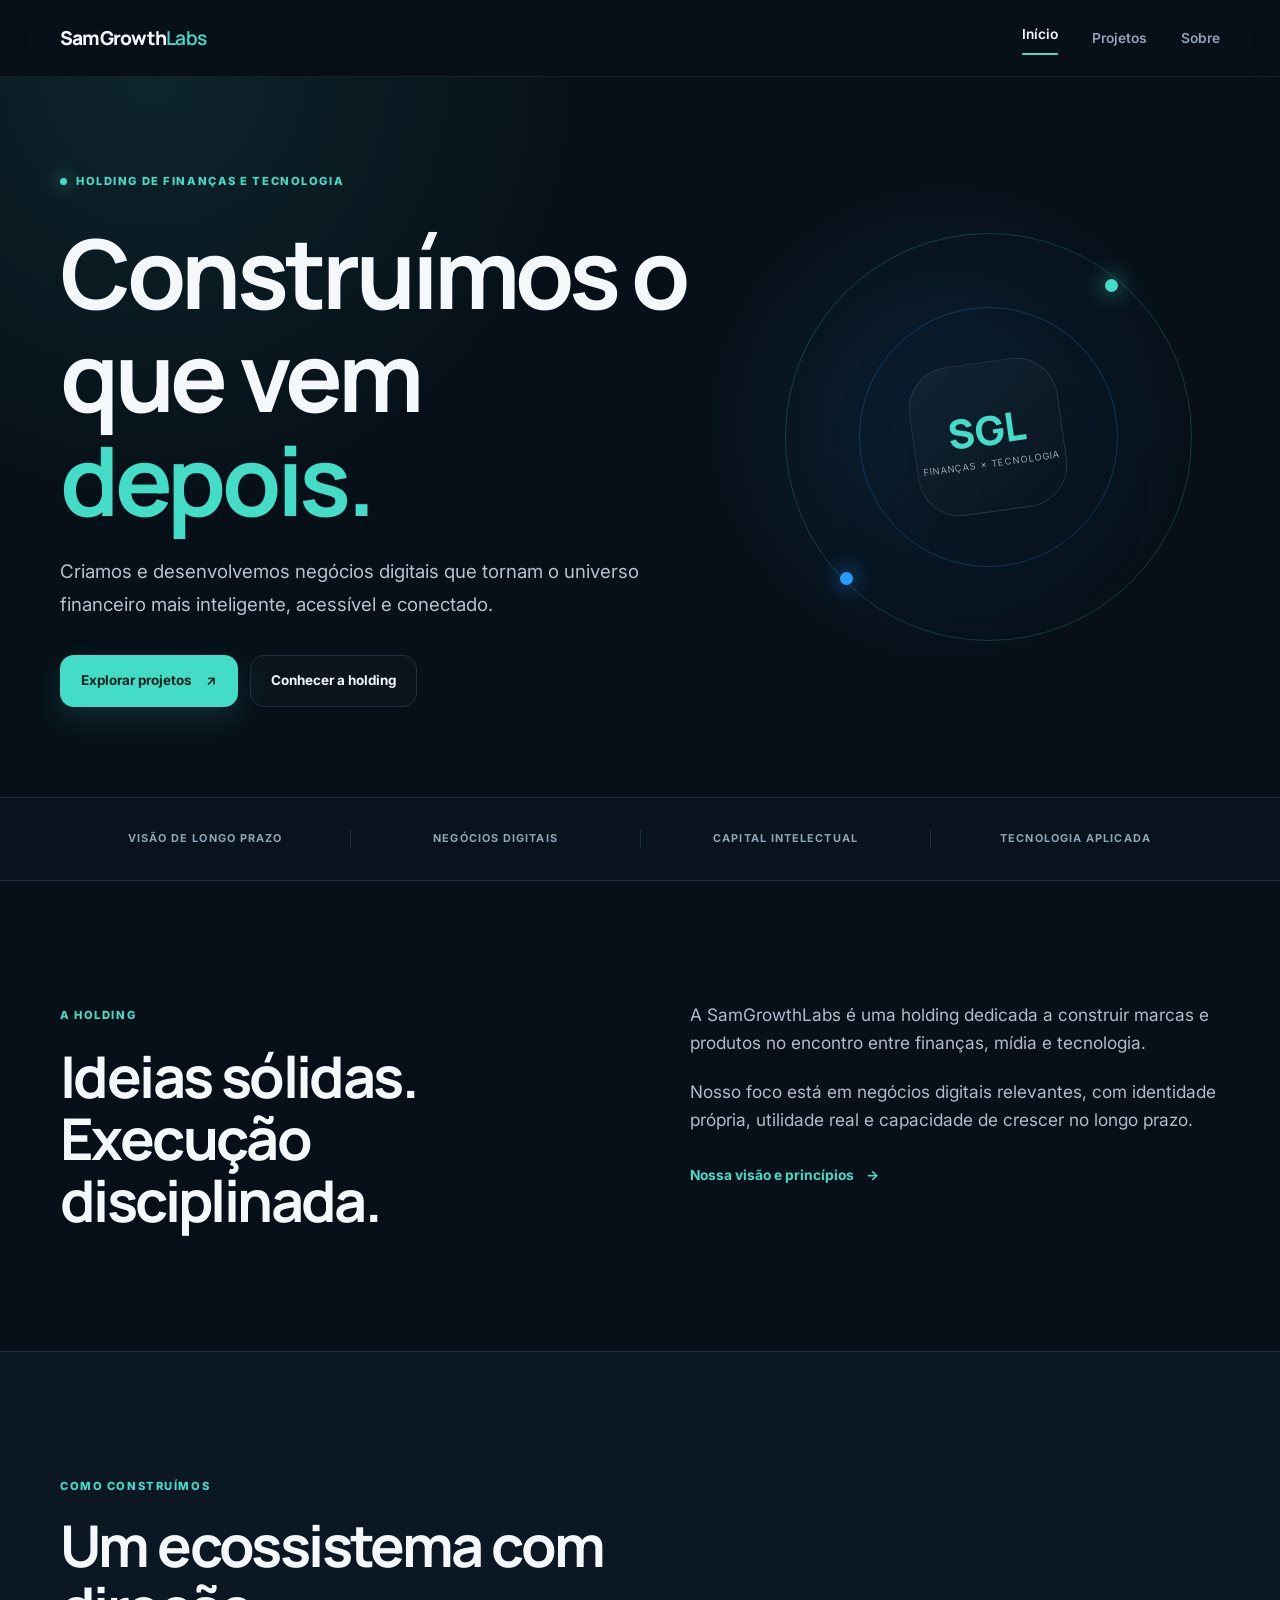
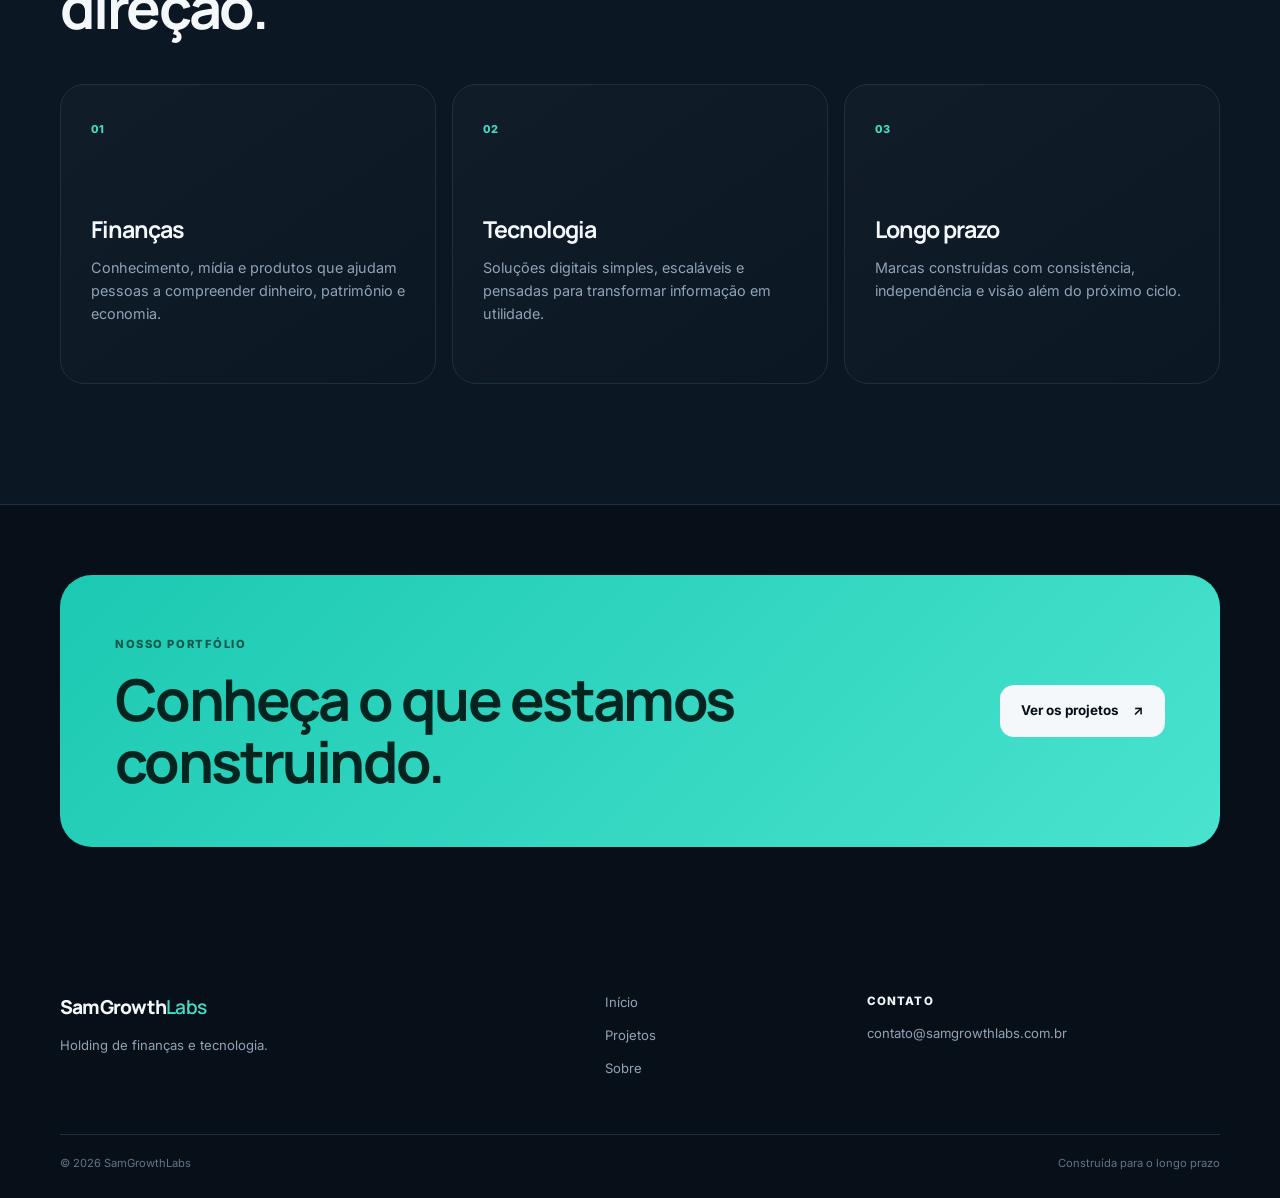
==== commit ce981a83: "ajustar o layout" ====
--- a/index.html
+++ b/index.html
@@ -1,11 +1,11 @@
 <!DOCTYPE html><html lang="pt-br"><head>
 <meta charset="UTF-8"><meta name="viewport" content="width=device-width,initial-scale=1,viewport-fit=cover">
-<meta name="description" content="SamGrowthLabs — holding de finanças e tecnologia criada por Bidjory Samuel."><title>SamGrowthLabs · Holding de Finanças e Tecnologia</title>
+<meta name="description" content="SamGrowthLabs — holding de finanças e tecnologia com visão de longo prazo."><title>SamGrowthLabs · Holding de Finanças e Tecnologia</title>
 <link rel="preconnect" href="https://fonts.googleapis.com"><link rel="preconnect" href="https://fonts.gstatic.com" crossorigin><link href="https://fonts.googleapis.com/css2?family=Inter:wght@400;500;600;700&family=Manrope:wght@500;600;700;800&display=swap" rel="stylesheet"><link rel="stylesheet" href="/style.css"></head><body>
 <header class="navbar"><div class="nav-container"><a href="/" class="logo">SamGrowth<span>Labs</span></a><button class="mobile-menu-btn" aria-label="Abrir menu" aria-expanded="false"><span></span><span></span><span></span></button><nav><ul class="nav-links"><li><a href="/" class="active">Início</a></li><li><a href="/projetos/">Projetos</a></li><li><a href="/sobre/">Sobre</a></li></ul></nav></div></header>
 <main><section class="hero"><div class="container hero-grid"><div class="hero-copy"><span class="eyebrow"><i></i> Holding de finanças e tecnologia</span><h1>Construímos o que vem <em>depois.</em></h1><p class="hero-lead">Criamos e desenvolvemos negócios digitais que tornam o universo financeiro mais inteligente, acessível e conectado.</p><div class="hero-actions"><a class="button button-primary" href="/projetos/">Explorar projetos <span>↗</span></a><a class="button button-ghost" href="/sobre/">Conhecer a holding</a></div></div><div class="hero-orbit" aria-hidden="true"><div class="orbit orbit-one"></div><div class="orbit orbit-two"></div><div class="orbit-core"><span>SGL</span><small>Finanças × Tecnologia</small></div><span class="orbit-dot dot-one"></span><span class="orbit-dot dot-two"></span></div></div></section>
 <section class="signal-bar"><div class="container signal-grid"><span>Visão de longo prazo</span><span>Negócios digitais</span><span>Capital intelectual</span><span>Tecnologia aplicada</span></div></section>
-<section class="section"><div class="container split"><div><span class="section-label">A holding</span><h2>Ideias sólidas.<br>Execução disciplinada.</h2></div><div class="body-large"><p>A SamGrowthLabs é uma holding criada por <strong>Bidjory Samuel</strong> para construir marcas e produtos no encontro entre finanças, mídia e tecnologia.</p><p>Nosso foco está em negócios digitais relevantes, com identidade própria, utilidade real e capacidade de crescer no longo prazo.</p><a class="text-link" href="/sobre/">Nossa visão e princípios <span>→</span></a></div></div></section>
+<section class="section"><div class="container split"><div><span class="section-label">A holding</span><h2>Ideias sólidas.<br>Execução disciplinada.</h2></div><div class="body-large"><p>A SamGrowthLabs é uma holding dedicada a construir marcas e produtos no encontro entre finanças, mídia e tecnologia.</p><p>Nosso foco está em negócios digitais relevantes, com identidade própria, utilidade real e capacidade de crescer no longo prazo.</p><a class="text-link" href="/sobre/">Nossa visão e princípios <span>→</span></a></div></div></section>
 <section class="section surface"><div class="container"><div class="section-heading"><span class="section-label">Como construímos</span><h2>Um ecossistema com direção.</h2></div><div class="pillar-grid"><article class="info-card"><span>01</span><h3>Finanças</h3><p>Conhecimento, mídia e produtos que ajudam pessoas a compreender dinheiro, patrimônio e economia.</p></article><article class="info-card"><span>02</span><h3>Tecnologia</h3><p>Soluções digitais simples, escaláveis e pensadas para transformar informação em utilidade.</p></article><article class="info-card"><span>03</span><h3>Longo prazo</h3><p>Marcas construídas com consistência, independência e visão além do próximo ciclo.</p></article></div></div></section>
 <section class="cta-section"><div class="container cta-card"><div><span class="section-label">Nosso portfólio</span><h2>Conheça o que estamos construindo.</h2></div><a class="button button-light" href="/projetos/">Ver os projetos <span>↗</span></a></div></section></main>
-<footer class="footer"><div class="container footer-grid"><div><a href="/" class="logo">SamGrowth<span>Labs</span></a><p>Holding de finanças e tecnologia.</p></div><div class="footer-links"><a href="/">Início</a><a href="/projetos/">Projetos</a><a href="/sobre/">Sobre</a></div><div class="footer-contact"><span>Contato</span><a data-company-email></a></div></div><div class="container footer-bottom"><span>© <span data-current-year></span> SamGrowthLabs</span><span>Criada por Bidjory Samuel</span></div></footer><script src="/config.js"></script><script src="/app.js"></script></body></html>+<footer class="footer"><div class="container footer-grid"><div><a href="/" class="logo">SamGrowth<span>Labs</span></a><p>Holding de finanças e tecnologia.</p></div><div class="footer-links"><a href="/">Início</a><a href="/projetos/">Projetos</a><a href="/sobre/">Sobre</a></div><div class="footer-contact"><span>Contato</span><a data-company-email></a></div></div><div class="container footer-bottom"><span>© <span data-current-year></span> SamGrowthLabs</span><span>Construída para o longo prazo</span></div></footer><script src="/config.js"></script><script src="/app.js"></script></body></html>
--- a/style.css
+++ b/style.css
@@ -7,4 +7,4 @@
 .founder-card{display:grid;grid-template-columns:260px 1fr;gap:55px;align-items:center;padding:45px;border:1px solid var(--line);border-radius:32px;background:var(--surface)}.founder-monogram{aspect-ratio:1;display:grid;place-items:center;border-radius:28px;background:linear-gradient(135deg,var(--accent),var(--accent-2));color:#03231e;font:800 4rem var(--display)}.founder-card h2{margin:12px 0}.founder-card p{max-width:660px;color:var(--muted)}.contact-strip{padding:36px 0;border-block:1px solid var(--line);background:var(--surface)}.contact-strip .container{display:flex;justify-content:space-between;gap:20px}.contact-strip span{color:var(--muted)}.contact-strip a{color:var(--accent);text-decoration:none;font-weight:700}
 .footer{padding:75px 0 25px}.footer-grid{display:grid;grid-template-columns:1.4fr .6fr 1fr;gap:50px}.footer-grid p{margin-top:12px;color:var(--muted);font-size:.82rem}.footer-links,.footer-contact{display:flex;flex-direction:column;gap:12px}.footer-links a,.footer-contact a{color:var(--muted);text-decoration:none;font-size:.82rem}.footer-contact span{color:var(--text);font-size:.72rem;font-weight:800;text-transform:uppercase;letter-spacing:.1em}.footer-contact a:hover,.footer-links a:hover{color:var(--accent)}.footer-bottom{margin-top:55px;padding-top:20px;border-top:1px solid var(--line);display:flex;justify-content:space-between;color:#607487;font-size:.7rem}
 @media(max-width:850px){.hero{min-height:auto;padding:100px 0}.hero-grid,.split,.projects-intro{grid-template-columns:1fr;gap:55px}.hero-orbit{display:none}.pillar-grid{grid-template-columns:1fr}.info-card{min-height:230px}.info-card h3{margin-top:45px}.project-grid{grid-template-columns:1fr}.founder-card{grid-template-columns:1fr}.founder-monogram{width:170px}.cta-card{align-items:flex-start;flex-direction:column}.footer-grid{grid-template-columns:1fr 1fr}.footer-grid>div:first-child{grid-column:1/-1}}
-@media(max-width:650px){.container,.nav-container{width:min(100% - 28px,1160px)}.nav-container{height:66px}.mobile-menu-btn{display:block;z-index:2}.nav-links{position:fixed;inset:66px 0 0;display:flex;flex-direction:column;justify-content:center;background:rgba(7,16,25,.98);transform:translateX(100%);transition:.3s}.nav-links.active{transform:none}.nav-links a{font-size:1.15rem}.hero{padding:74px 0}.hero h1,.page-hero h1{font-size:clamp(2.8rem,14vw,4rem)}.hero-actions{flex-direction:column}.section{padding:80px 0}.page-hero{padding:90px 0 75px}.signal-grid{grid-template-columns:1fr 1fr}.signal-grid span{padding:16px 5px}.signal-grid span+span{border-left:0}.cta-card{padding:34px 26px;border-radius:24px}.project-card{min-height:530px}.project-art{min-height:180px}.founder-card{padding:24px}.contact-strip .container,.footer-bottom{flex-direction:column}.footer-grid{grid-template-columns:1fr}.footer-grid>div:first-child{grid-column:auto}}+@media(max-width:650px){.container,.nav-container{width:min(100% - 28px,1160px)}.nav-container{height:66px}.mobile-menu-btn{display:block;z-index:2}.nav-links{position:fixed;inset:66px 0 0;display:flex;flex-direction:column;justify-content:center;background:rgba(7,16,25,.98);transform:translateX(100%);transition:.3s}.nav-links.active{transform:none}.nav-links a{font-size:1.15rem}.hero{padding:74px 0}.hero h1,.page-hero h1{font-size:clamp(2.8rem,14vw,4rem)}.hero-actions{flex-direction:column}.section{padding:80px 0}.page-hero{padding:90px 0 75px}.signal-grid{grid-template-columns:1fr 1fr}.signal-grid span{padding:16px 5px}.signal-grid span+span{border-left:0}.cta-card{padding:34px 26px;border-radius:24px}.project-card{min-height:530px}.project-art{min-height:180px}.founder-card{padding:24px}.contact-strip .container,.footer-bottom{flex-direction:column}.footer-grid{grid-template-columns:1fr}.footer-grid>div:first-child{grid-column:auto}}.about-details{padding-top:0}.about-detail-grid{display:grid;grid-template-columns:repeat(2,minmax(0,1fr));gap:16px}.detail-card{padding:34px;border:1px solid var(--line);border-radius:var(--radius);background:linear-gradient(145deg,var(--surface-2),var(--surface));}.detail-card>span{color:var(--accent);font-size:.67rem;font-weight:800;letter-spacing:.12em;text-transform:uppercase}.detail-card h3{margin:32px 0 14px;font-size:1.65rem}.detail-card p{color:var(--muted);font-size:.92rem}@media(max-width:700px){.about-detail-grid{grid-template-columns:1fr}.detail-card{padding:26px}}
